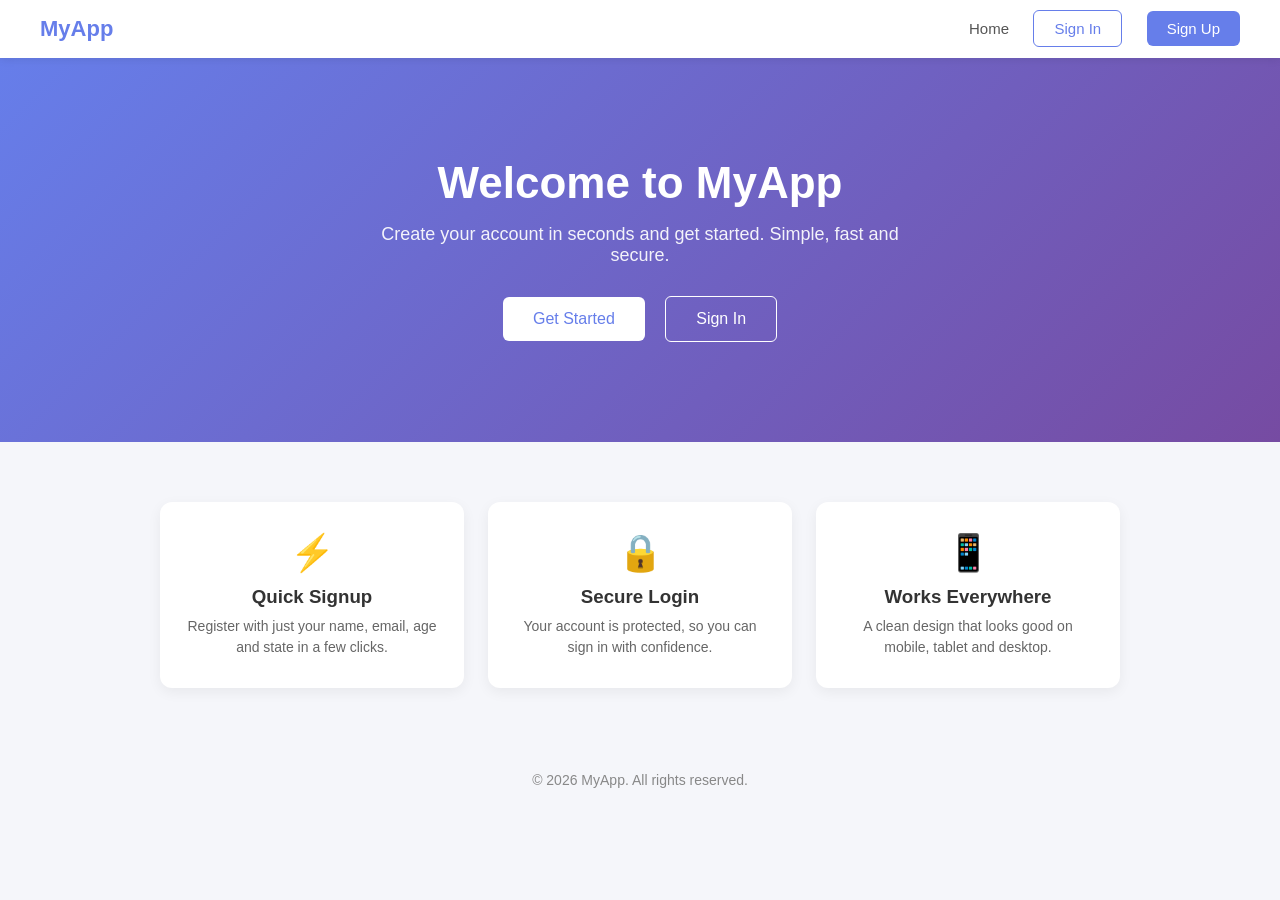
==== src/main/resources/templates/home.html @ 730b1cc3 "first commit" ====
<!DOCTYPE html>
<html lang="en" xmlns:th="http://www.thymeleaf.org">
<head>
    <meta charset="UTF-8">
    <meta name="viewport" content="width=device-width, initial-scale=1.0">
    <title>Home</title>
    <style>
        * { box-sizing: border-box; margin: 0; padding: 0; font-family: Arial, sans-serif; }
        body { color: #333; background: #f5f6fa; }

        nav {
            display: flex;
            justify-content: space-between;
            align-items: center;
            padding: 16px 40px;
            background: #fff;
            box-shadow: 0 2px 8px rgba(0,0,0,0.08);
            position: sticky;
            top: 0;
        }
        .logo { font-size: 22px; font-weight: bold; color: #667eea; text-decoration: none; }
        .nav-links a {
            margin-left: 20px;
            text-decoration: none;
            color: #555;
            font-size: 15px;
        }
        .nav-links a:hover { color: #667eea; }
        .btn {
            padding: 9px 20px;
            border-radius: 6px;
            background: #667eea;
            color: #fff !important;
        }
        .btn:hover { background: #5a6fd6; }
        .btn-outline {
            background: transparent;
            border: 1px solid #667eea;
            color: #667eea !important;
        }
        .btn-outline:hover { background: #667eea; color: #fff !important; }

        .hero {
            text-align: center;
            padding: 100px 20px;
            color: #fff;
            background: linear-gradient(135deg, #667eea, #764ba2);
        }
        .hero h1 { font-size: 44px; margin-bottom: 16px; }
        .hero p { font-size: 18px; max-width: 560px; margin: 0 auto 30px; opacity: 0.92; }
        .hero a {
            display: inline-block;
            margin: 0 8px;
            padding: 13px 30px;
            border-radius: 6px;
            text-decoration: none;
            font-size: 16px;
        }
        .hero .primary { background: #fff; color: #667eea; }
        .hero .secondary { border: 1px solid #fff; color: #fff; }

        .features {
            max-width: 1000px;
            margin: 60px auto;
            padding: 0 20px;
            display: grid;
            grid-template-columns: repeat(auto-fit, minmax(250px, 1fr));
            gap: 24px;
        }
        .feature {
            background: #fff;
            padding: 30px 24px;
            border-radius: 12px;
            text-align: center;
            box-shadow: 0 4px 14px rgba(0,0,0,0.06);
        }
        .feature .icon { font-size: 36px; margin-bottom: 12px; }
        .feature h3 { margin-bottom: 8px; }
        .feature p { color: #666; font-size: 14px; line-height: 1.5; }

        footer {
            text-align: center;
            padding: 24px;
            color: #888;
            font-size: 14px;
        }

        @media (max-width: 600px) {
            nav { padding: 14px 20px; }
            .hero h1 { font-size: 32px; }
        }
    </style>
</head>
<body>
<nav>
    <a class="logo" th:href="@{/home}">MyApp</a>
    <div class="nav-links">
        <a th:href="@{/home}">Home</a>
        <a th:href="@{/signin}" class="btn btn-outline">Sign In</a>
        <a th:href="@{/signup}" class="btn">Sign Up</a>
    </div>
</nav>

<section class="hero">
    <h1>Welcome to MyApp</h1>
    <p>Create your account in seconds and get started. Simple, fast and secure.</p>
    <a class="primary" th:href="@{/signup}">Get Started</a>
    <a class="secondary" th:href="@{/signin}">Sign In</a>
</section>

<section class="features">
    <div class="feature">
        <div class="icon">&#9889;</div>
        <h3>Quick Signup</h3>
        <p>Register with just your name, email, age and state in a few clicks.</p>
    </div>
    <div class="feature">
        <div class="icon">&#128274;</div>
        <h3>Secure Login</h3>
        <p>Your account is protected, so you can sign in with confidence.</p>
    </div>
    <div class="feature">
        <div class="icon">&#128241;</div>
        <h3>Works Everywhere</h3>
        <p>A clean design that looks good on mobile, tablet and desktop.</p>
    </div>
</section>

<footer>
    &copy; 2026 MyApp. All rights reserved.
</footer>
</body>
</html>
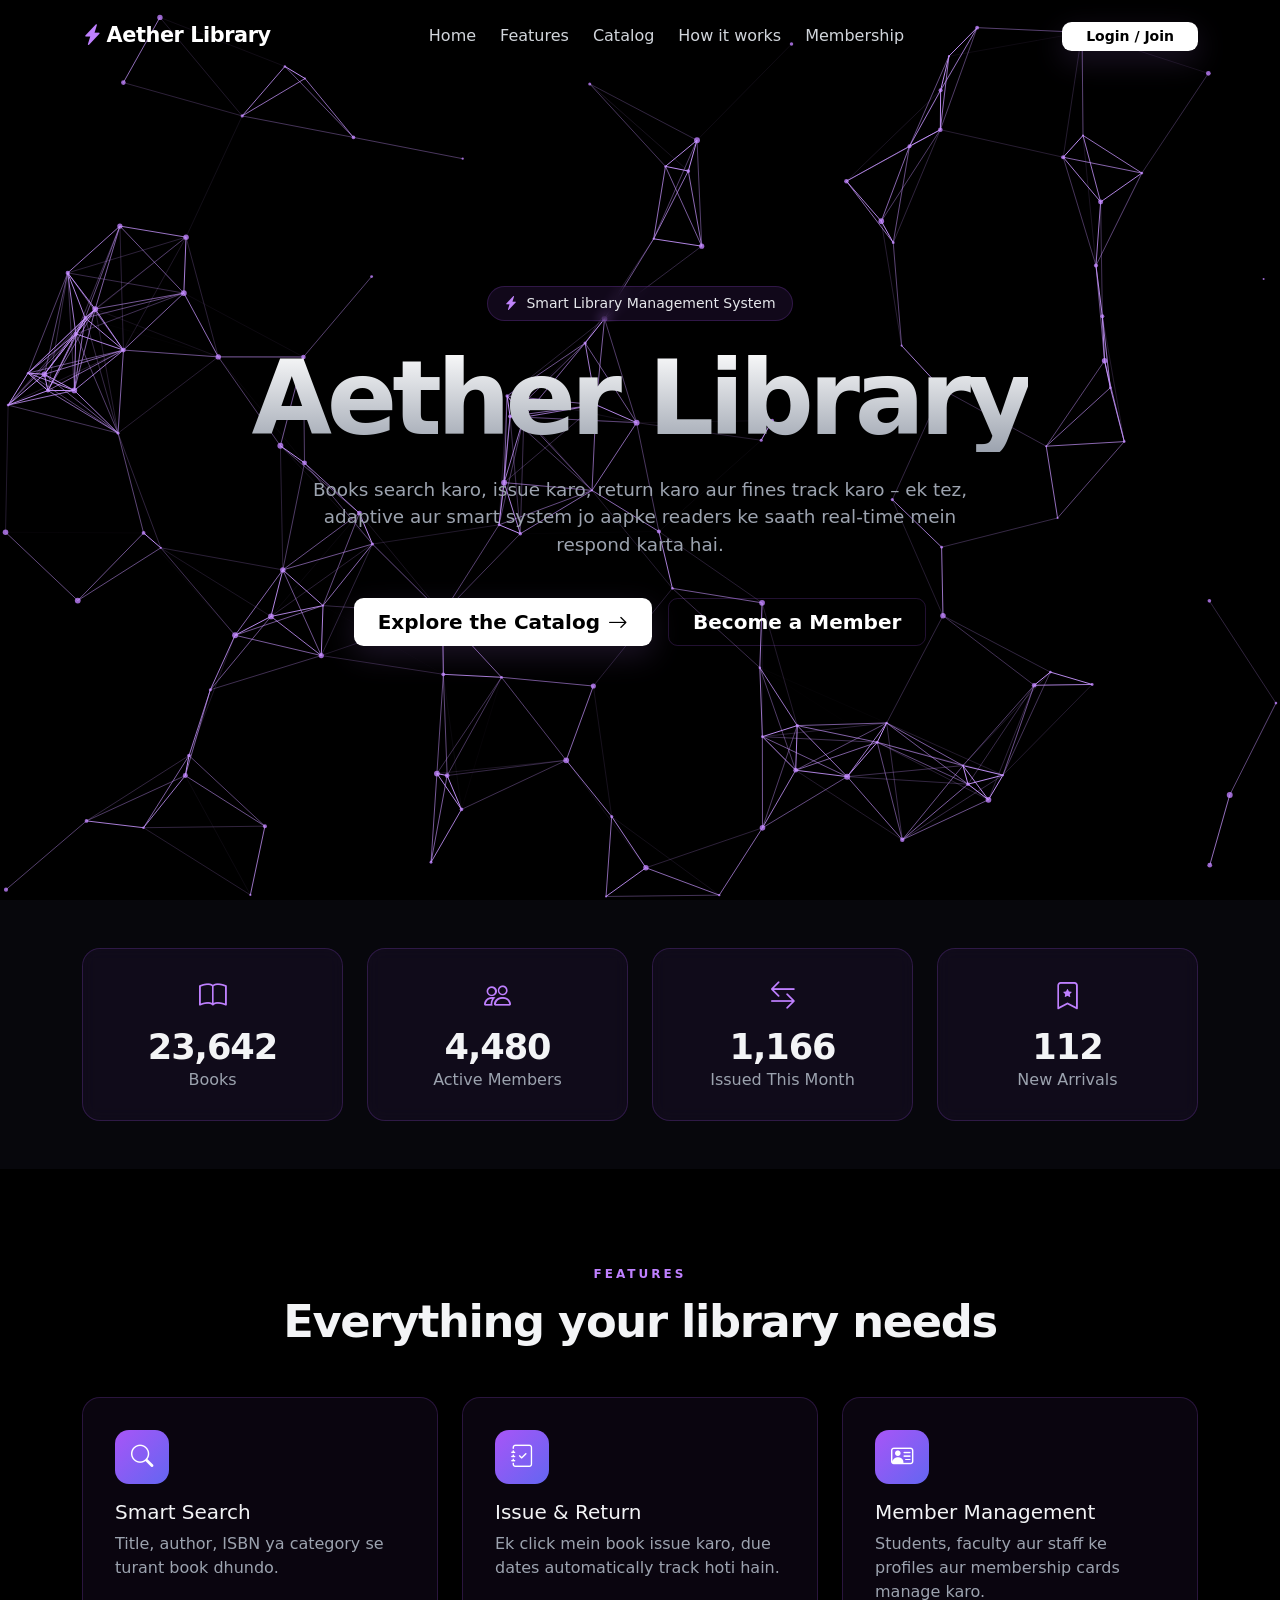
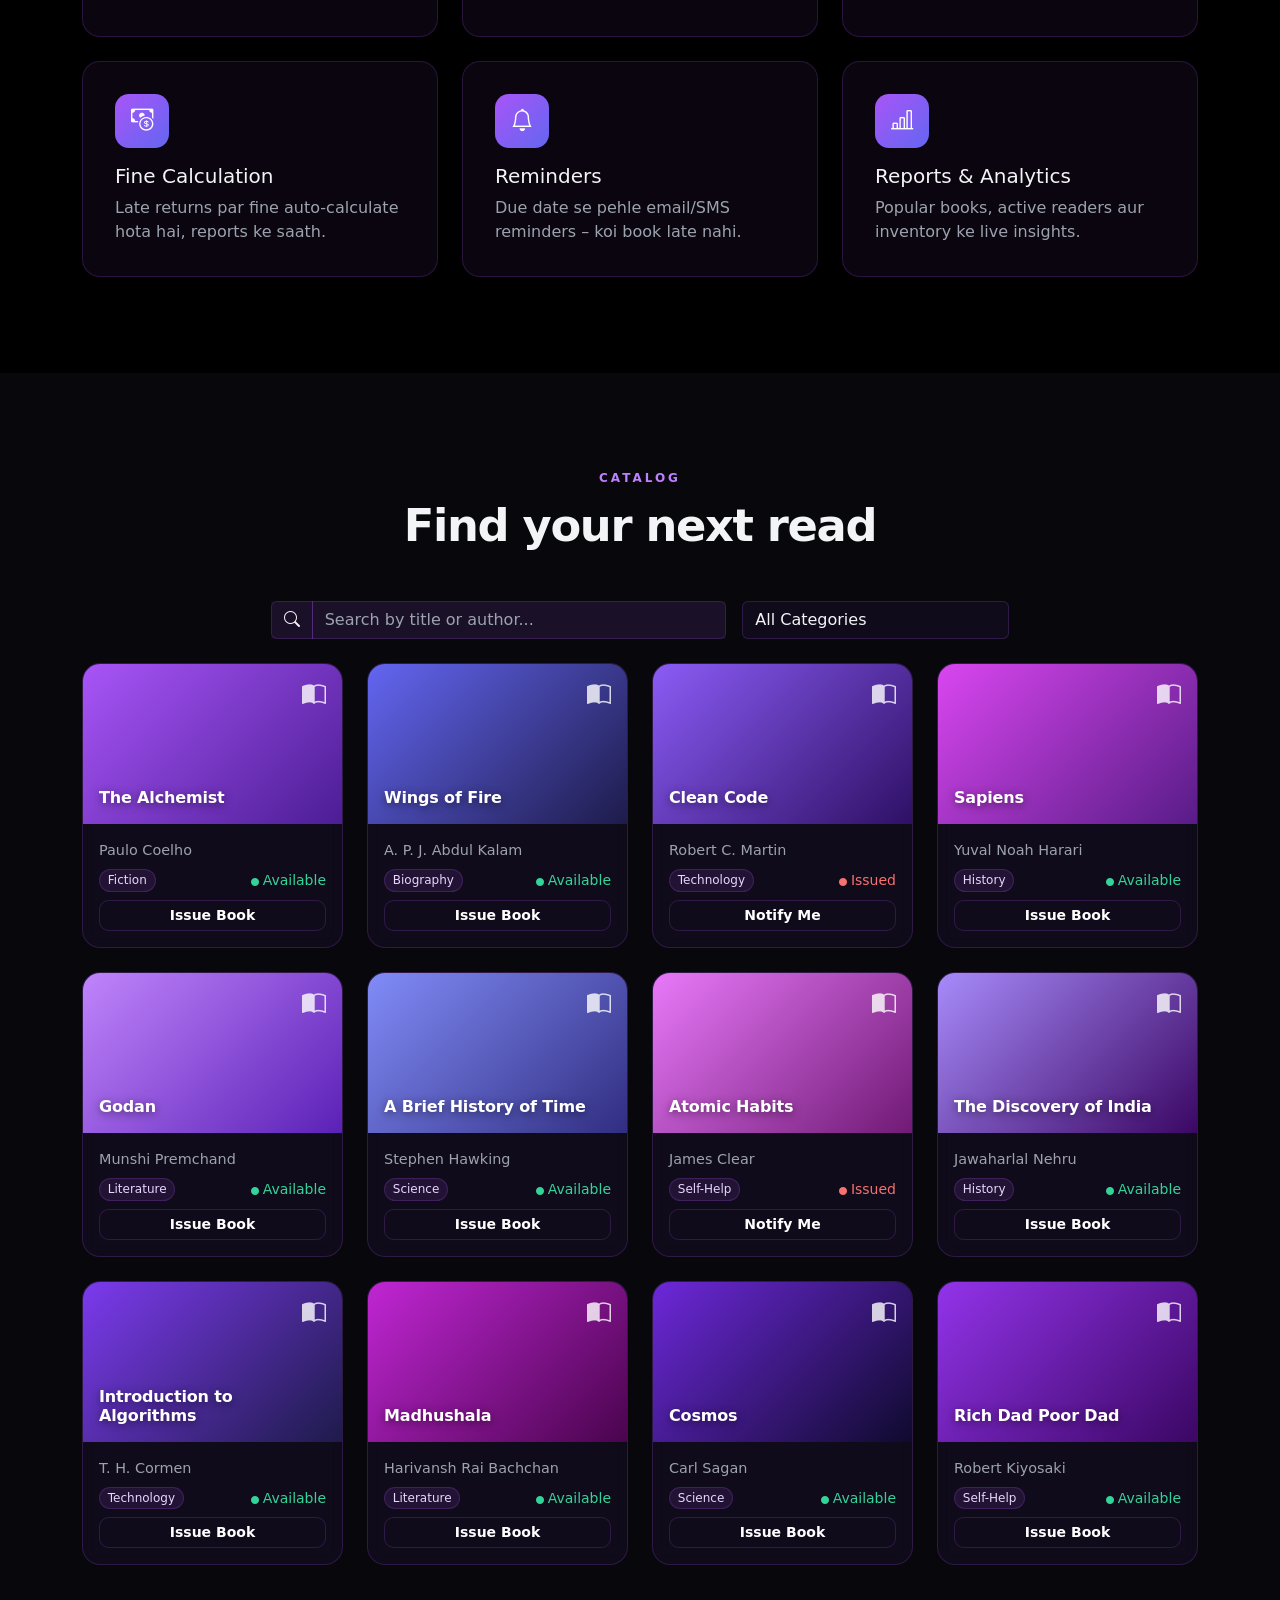
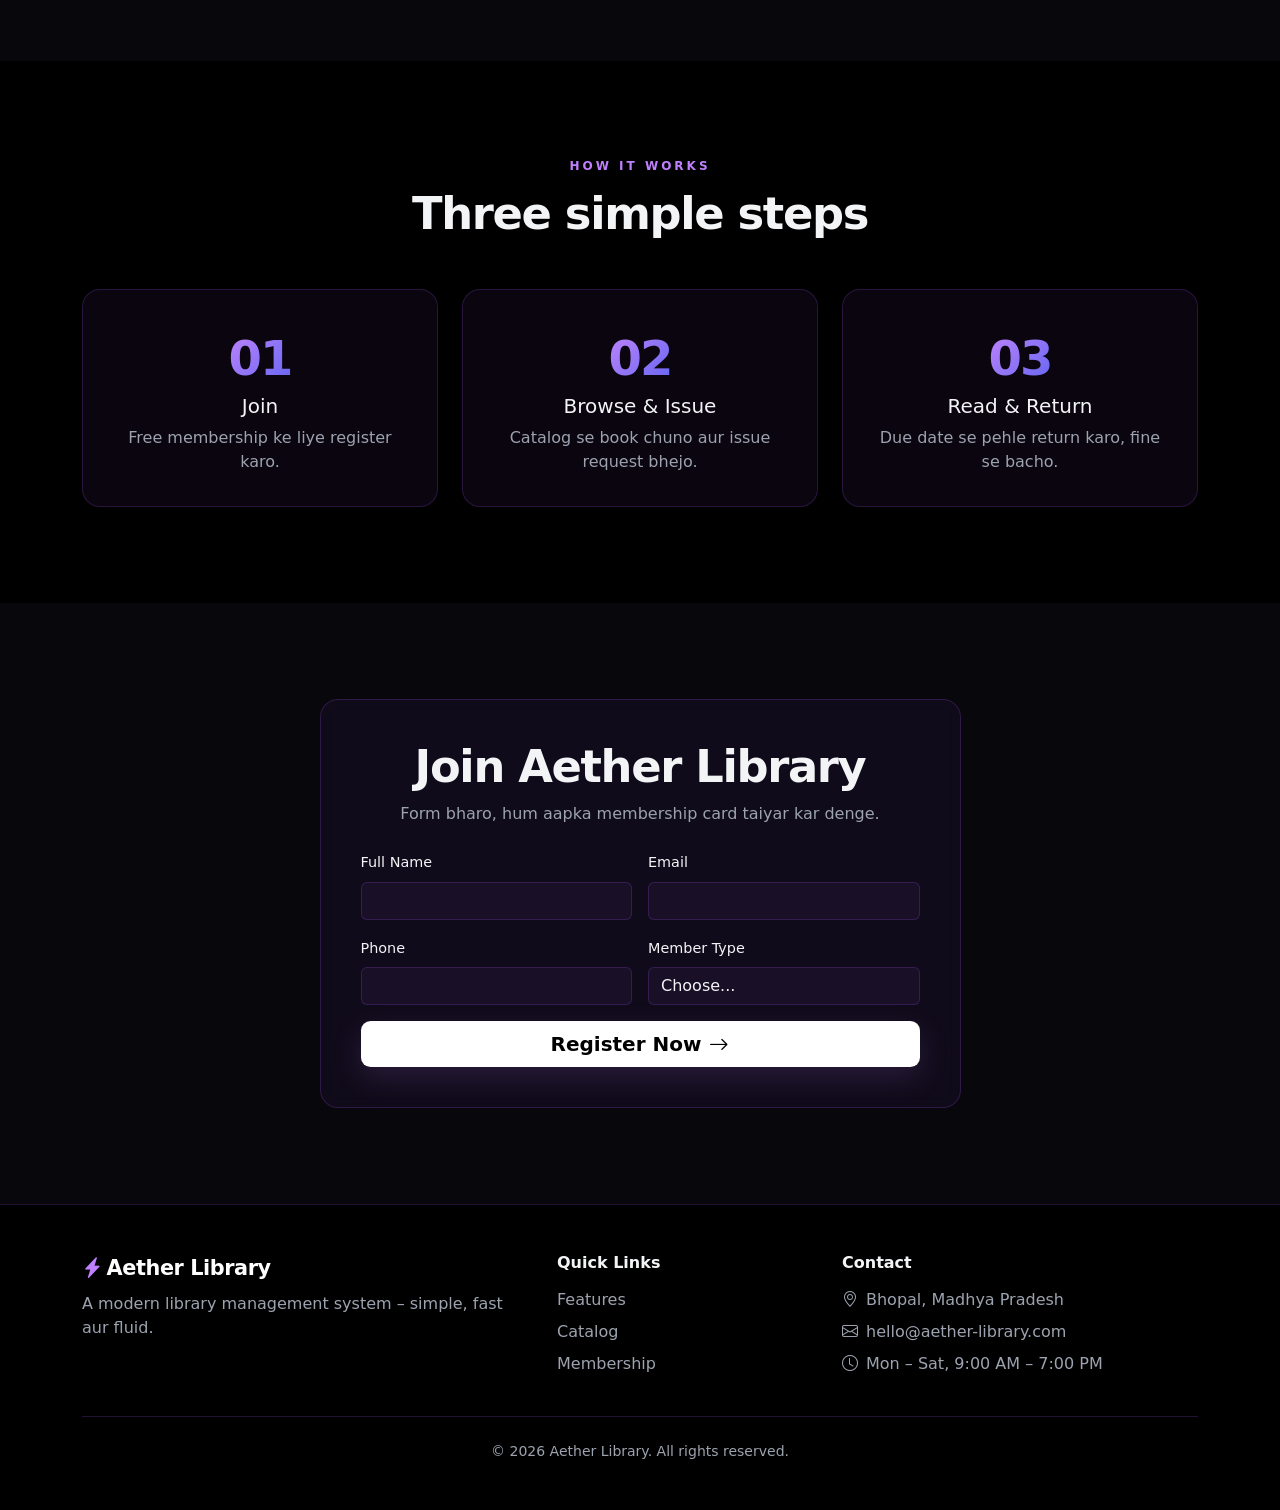
==== commit aaf93b9f: "this is all changes ." ====
--- a/src/main/resources/templates/home.html
+++ b/src/main/resources/templates/home.html
@@ -1,133 +1,510 @@
 <!DOCTYPE html>
-<html lang="en" xmlns:th="http://www.thymeleaf.org">
+<html lang="en" data-bs-theme="dark">
 <head>
-    <meta charset="UTF-8">
-    <meta name="viewport" content="width=device-width, initial-scale=1.0">
-    <title>Home</title>
+    <meta charset="UTF-8" />
+    <meta name="viewport" content="width=device-width, initial-scale=1" />
+    <title>Aether Library | Library Management System</title>
+    <meta name="description" content="Aether Library - search, issue and manage books with a fluid, modern library management system." />
+
+    <link href="https://cdn.jsdelivr.net/npm/bootstrap@5.3.3/dist/css/bootstrap.min.css" rel="stylesheet" />
+    <link href="https://cdn.jsdelivr.net/npm/bootstrap-icons@1.11.3/font/bootstrap-icons.min.css" rel="stylesheet" />
+
     <style>
-        * { box-sizing: border-box; margin: 0; padding: 0; font-family: Arial, sans-serif; }
-        body { color: #333; background: #f5f6fa; }
-
-        nav {
-            display: flex;
-            justify-content: space-between;
-            align-items: center;
-            padding: 16px 40px;
-            background: #fff;
-            box-shadow: 0 2px 8px rgba(0,0,0,0.08);
-            position: sticky;
-            top: 0;
-        }
-        .logo { font-size: 22px; font-weight: bold; color: #667eea; text-decoration: none; }
-        .nav-links a {
-            margin-left: 20px;
-            text-decoration: none;
-            color: #555;
-            font-size: 15px;
-        }
-        .nav-links a:hover { color: #667eea; }
-        .btn {
-            padding: 9px 20px;
-            border-radius: 6px;
-            background: #667eea;
-            color: #fff !important;
-        }
-        .btn:hover { background: #5a6fd6; }
-        .btn-outline {
-            background: transparent;
-            border: 1px solid #667eea;
-            color: #667eea !important;
-        }
-        .btn-outline:hover { background: #667eea; color: #fff !important; }
-
-        .hero {
-            text-align: center;
-            padding: 100px 20px;
-            color: #fff;
-            background: linear-gradient(135deg, #667eea, #764ba2);
-        }
-        .hero h1 { font-size: 44px; margin-bottom: 16px; }
-        .hero p { font-size: 18px; max-width: 560px; margin: 0 auto 30px; opacity: 0.92; }
-        .hero a {
-            display: inline-block;
-            margin: 0 8px;
-            padding: 13px 30px;
-            border-radius: 6px;
-            text-decoration: none;
-            font-size: 16px;
-        }
-        .hero .primary { background: #fff; color: #667eea; }
-        .hero .secondary { border: 1px solid #fff; color: #fff; }
-
-        .features {
-            max-width: 1000px;
-            margin: 60px auto;
-            padding: 0 20px;
-            display: grid;
-            grid-template-columns: repeat(auto-fit, minmax(250px, 1fr));
-            gap: 24px;
-        }
-        .feature {
-            background: #fff;
-            padding: 30px 24px;
-            border-radius: 12px;
-            text-align: center;
-            box-shadow: 0 4px 14px rgba(0,0,0,0.06);
-        }
-        .feature .icon { font-size: 36px; margin-bottom: 12px; }
-        .feature h3 { margin-bottom: 8px; }
-        .feature p { color: #666; font-size: 14px; line-height: 1.5; }
-
-        footer {
-            text-align: center;
-            padding: 24px;
-            color: #888;
-            font-size: 14px;
-        }
-
-        @media (max-width: 600px) {
-            nav { padding: 14px 20px; }
-            .hero h1 { font-size: 32px; }
-        }
+        :root {
+            --bg: #000;
+            --bg-alt: #07070c;
+            --card: rgba(168, 85, 247, 0.06);
+            --card-border: rgba(168, 85, 247, 0.2);
+            --text: #f3f4f6;
+            --muted: #9ca3af;
+            --purple: #bf80ff;
+            --purple-deep: #a855f7;
+        }
+        html { scroll-behavior: smooth; }
+        body {
+            background: var(--bg); color: var(--text);
+            font-family: system-ui, -apple-system, "Segoe UI", Roboto, "Helvetica Neue", Arial, sans-serif;
+        }
+        .text-secondary { color: var(--muted) !important; }
+        .py-6 { padding-top: 6rem; padding-bottom: 6rem; }
+        .section-alt { background: var(--bg-alt); }
+
+        /* Navbar */
+        .site-nav { padding: 1rem 0; transition: all .3s; }
+        .site-nav.scrolled { background: rgba(0,0,0,.75); backdrop-filter: blur(14px); border-bottom: 1px solid var(--card-border); padding: .55rem 0; }
+        .site-nav .nav-link { color: #d1d5db; font-weight: 500; }
+        .site-nav .nav-link:hover { color: var(--purple); }
+        .brand { font-weight: 700; letter-spacing: -.02em; font-size: 1.3rem; color: #fff; text-decoration: none; }
+        .brand i { color: var(--purple); }
+        .navbar-toggler { color: #fff; border: 0; }
+        @media (max-width: 991px) {
+            .site-nav .navbar-collapse { background: rgba(10,10,16,.95); border: 1px solid var(--card-border); border-radius: 14px; padding: 1rem; margin-top: .75rem; }
+        }
+
+        /* Buttons */
+        .btn-white { background: #fff; color: #000; font-weight: 600; border: 0; border-radius: .6rem; box-shadow: 0 10px 30px rgba(191,128,255,.15); transition: background .3s, transform .3s; }
+        .btn-white:hover { background: #e5e7eb; color: #000; transform: translateY(-2px); }
+        .btn-ghost { background: transparent; color: #fff; font-weight: 600; border: 1px solid var(--card-border); border-radius: .6rem; transition: all .3s; }
+        .btn-ghost:hover { background: var(--card); border-color: var(--purple); color: #fff; }
+
+        /* Hero */
+        .hero { position: relative; min-height: 100vh; display: flex; align-items: center; justify-content: center; overflow: hidden; background: #000; }
+        .hero canvas { position: absolute; inset: 0; width: 100%; height: 100%; display: block; }
+        .hero-content { position: relative; z-index: 2; text-align: center; padding: 6rem 1.5rem 4rem; pointer-events: none; }
+        .hero-content a, .hero-content button { pointer-events: auto; }
+        .badge-pill {
+            display: inline-flex; align-items: center; gap: .5rem; padding: .4rem 1rem; border-radius: 999px;
+            background: rgba(168,85,247,.1); border: 1px solid rgba(168,85,247,.2); backdrop-filter: blur(6px);
+            color: #e5e7eb; font-size: .875rem; font-weight: 500; margin-bottom: 1.5rem;
+        }
+        .badge-pill i { color: #c084fc; }
+        .hero-title {
+            font-size: clamp(3rem, 9vw, 6.5rem); font-weight: 700; letter-spacing: -.05em; line-height: 1.02; margin-bottom: 1.5rem;
+            background: linear-gradient(to bottom, #fff, #9ca3af); -webkit-background-clip: text; background-clip: text; color: transparent;
+        }
+        .hero-sub { max-width: 680px; margin: 0 auto 2.5rem; font-size: 1.15rem; color: var(--muted); }
+        .fade-up { opacity: 0; transform: translateY(20px); animation: fadeUp .8s ease-in-out forwards; }
+        .d0 { animation-delay: .5s; } .d1 { animation-delay: .7s; } .d2 { animation-delay: .9s; } .d3 { animation-delay: 1.1s; }
+        @keyframes fadeUp { to { opacity: 1; transform: none; } }
+
+        /* Cards */
+        .section-title { font-size: clamp(1.9rem, 4vw, 2.8rem); font-weight: 700; letter-spacing: -.03em; }
+        .eyebrow { text-transform: uppercase; letter-spacing: .25em; font-size: .75rem; color: var(--purple); font-weight: 600; margin-bottom: .75rem; }
+        .stat-card, .feature-card, .step, .join-card, .book-card {
+            background: var(--card); border: 1px solid var(--card-border); border-radius: 18px;
+            backdrop-filter: blur(8px); transition: transform .3s, border-color .3s, box-shadow .3s;
+        }
+        .feature-card:hover, .step:hover, .book-card:hover { transform: translateY(-6px); border-color: var(--purple); box-shadow: 0 14px 40px rgba(168,85,247,.15); }
+        .stat-card { padding: 1.75rem 1rem; text-align: center; }
+        .stat-card i { font-size: 1.7rem; color: var(--purple); }
+        .stat-card h3 { font-weight: 700; letter-spacing: -.03em; margin: .5rem 0 0; font-size: 2.2rem; }
+        .stat-card p { margin: 0; color: var(--muted); }
+        .feature-card { padding: 2rem; height: 100%; }
+        .icon-wrap { width: 54px; height: 54px; border-radius: 14px; display: grid; place-items: center; font-size: 1.4rem; color: #fff; margin-bottom: 1rem; background: linear-gradient(135deg, #a855f7, #6366f1); }
+        .feature-card p, .step p { color: var(--muted); margin: 0; }
+        .step { padding: 2rem; height: 100%; text-align: center; }
+        .step-no { font-size: 3rem; font-weight: 700; letter-spacing: -.04em; background: linear-gradient(135deg, #c084fc, #6366f1); -webkit-background-clip: text; background-clip: text; color: transparent; }
+
+        /* Catalog */
+        .input-aether, .input-aether .form-control, .input-aether .input-group-text {
+            background: var(--card) !important; border-color: var(--card-border) !important; color: var(--text) !important;
+        }
+        .input-aether:focus, .input-aether .form-control:focus { box-shadow: 0 0 0 .2rem rgba(168,85,247,.3); border-color: var(--purple) !important; }
+        .form-control::placeholder { color: var(--muted); }
+        .form-select.input-aether option { background: #111; color: #fff; }
+        .book-card { overflow: hidden; height: 100%; display: flex; flex-direction: column; }
+        .book-cover { height: 160px; padding: 1rem; display: flex; flex-direction: column; justify-content: flex-end; position: relative; color: #fff; }
+        .book-cover i { position: absolute; top: 14px; right: 16px; font-size: 1.5rem; opacity: .8; }
+        .book-cover h6 { margin: 0; font-weight: 700; letter-spacing: -.01em; text-shadow: 0 2px 8px rgba(0,0,0,.5); }
+        .book-body { padding: 1rem; display: flex; flex-direction: column; gap: .5rem; flex: 1; }
+        .book-body .author { color: var(--muted); font-size: .9rem; margin: 0; }
+        .tag { background: rgba(168,85,247,.12); border: 1px solid var(--card-border); color: #e9d5ff; font-weight: 500; }
+        .ok { color: #34d399; } .no { color: #f87171; }
+
+        /* Form + footer */
+        .join-card { padding: 2.5rem; }
+        .form-label { font-weight: 500; font-size: .9rem; }
+        .footer { border-top: 1px solid var(--card-border); background: #000; }
+        .footer h6 { font-weight: 600; margin-bottom: 1rem; }
+        .footer-links li { color: var(--muted); margin-bottom: .5rem; }
+        .footer-links a { color: var(--muted); text-decoration: none; }
+        .footer-links a:hover { color: var(--purple); }
+        hr { border-color: var(--card-border); opacity: 1; }
+        .toast-aether { background: rgba(17,12,28,.95); color: #fff; border: 1px solid var(--card-border) !important; backdrop-filter: blur(10px); }
+
+        .reveal { opacity: 0; transform: translateY(28px); transition: opacity .8s ease, transform .8s ease; }
+        .reveal.show { opacity: 1; transform: none; }
+        @media (prefers-reduced-motion: reduce) { .fade-up { animation: none; opacity: 1; transform: none; } .reveal { opacity: 1; transform: none; transition: none; } }
     </style>
 </head>
 <body>
-<nav>
-    <a class="logo" th:href="@{/home}">MyApp</a>
-    <div class="nav-links">
-        <a th:href="@{/home}">Home</a>
-        <a th:href="@{/signin}" class="btn btn-outline">Sign In</a>
-        <a th:href="@{/signup}" class="btn">Sign Up</a>
+
+<!-- NAVBAR -->
+<nav class="navbar navbar-expand-lg fixed-top site-nav" id="mainNav">
+    <div class="container">
+        <a class="brand" href="#home"><i class="bi bi-lightning-charge-fill me-1"></i>Aether Library</a>
+        <button class="navbar-toggler" type="button" data-bs-toggle="collapse" data-bs-target="#navMenu" aria-label="Toggle navigation"><i class="bi bi-list fs-2"></i></button>
+        <div class="collapse navbar-collapse" id="navMenu">
+            <ul class="navbar-nav mx-auto mb-2 mb-lg-0 gap-lg-2">
+                <li class="nav-item"><a class="nav-link" href="#home">Home</a></li>
+                <li class="nav-item"><a class="nav-link" href="#features">Features</a></li>
+                <li class="nav-item"><a class="nav-link" href="#catalog">Catalog</a></li>
+                <li class="nav-item"><a class="nav-link" href="#how">How it works</a></li>
+                <li class="nav-item"><a class="nav-link" href="#membership">Membership</a></li>
+            </ul>
+            <a href="#membership" class="btn btn-white btn-sm px-4">Login / Join</a>
+        </div>
     </div>
 </nav>
 
-<section class="hero">
-    <h1>Welcome to MyApp</h1>
-    <p>Create your account in seconds and get started. Simple, fast and secure.</p>
-    <a class="primary" th:href="@{/signup}">Get Started</a>
-    <a class="secondary" th:href="@{/signin}">Sign In</a>
+<!-- HERO -->
+<header id="home" class="hero">
+    <canvas id="aetherCanvas"></canvas>
+    <div class="hero-content">
+        <div class="badge-pill fade-up d0"><i class="bi bi-lightning-charge-fill"></i><span>Smart Library Management System</span></div>
+        <h1 class="hero-title fade-up d1">Aether Library</h1>
+        <p class="hero-sub fade-up d2">
+            Books search karo, issue karo, return karo aur fines track karo – ek tez, adaptive aur smart system jo aapke readers ke saath real-time mein respond karta hai.
+        </p>
+        <div class="d-flex flex-wrap justify-content-center gap-3 fade-up d3">
+            <a href="#catalog" class="btn btn-white btn-lg px-4 d-inline-flex align-items-center gap-2">Explore the Catalog <i class="bi bi-arrow-right"></i></a>
+            <a href="#membership" class="btn btn-ghost btn-lg px-4">Become a Member</a>
+        </div>
+    </div>
+</header>
+
+<!-- STATS -->
+<section id="stats" class="py-5 section-alt">
+    <div class="container">
+        <div class="row g-4">
+            <div class="col-6 col-lg-3"><div class="stat-card"><i class="bi bi-book"></i><h3 class="counter" data-target="25000">0</h3><p>Books</p></div></div>
+            <div class="col-6 col-lg-3"><div class="stat-card"><i class="bi bi-people"></i><h3 class="counter" data-target="4800">0</h3><p>Active Members</p></div></div>
+            <div class="col-6 col-lg-3"><div class="stat-card"><i class="bi bi-arrow-left-right"></i><h3 class="counter" data-target="1250">0</h3><p>Issued This Month</p></div></div>
+            <div class="col-6 col-lg-3"><div class="stat-card"><i class="bi bi-bookmark-star"></i><h3 class="counter" data-target="120">0</h3><p>New Arrivals</p></div></div>
+        </div>
+    </div>
 </section>
 
-<section class="features">
-    <div class="feature">
-        <div class="icon">&#9889;</div>
-        <h3>Quick Signup</h3>
-        <p>Register with just your name, email, age and state in a few clicks.</p>
-    </div>
-    <div class="feature">
-        <div class="icon">&#128274;</div>
-        <h3>Secure Login</h3>
-        <p>Your account is protected, so you can sign in with confidence.</p>
-    </div>
-    <div class="feature">
-        <div class="icon">&#128241;</div>
-        <h3>Works Everywhere</h3>
-        <p>A clean design that looks good on mobile, tablet and desktop.</p>
+<!-- FEATURES -->
+<section id="features" class="py-6">
+    <div class="container">
+        <div class="text-center mb-5">
+            <p class="eyebrow">Features</p>
+            <h2 class="section-title">Everything your library needs</h2>
+        </div>
+        <div class="row g-4">
+            <div class="col-md-6 col-lg-4"><div class="feature-card"><div class="icon-wrap"><i class="bi bi-search"></i></div><h5>Smart Search</h5><p>Title, author, ISBN ya category se turant book dhundo.</p></div></div>
+            <div class="col-md-6 col-lg-4"><div class="feature-card"><div class="icon-wrap"><i class="bi bi-journal-check"></i></div><h5>Issue &amp; Return</h5><p>Ek click mein book issue karo, due dates automatically track hoti hain.</p></div></div>
+            <div class="col-md-6 col-lg-4"><div class="feature-card"><div class="icon-wrap"><i class="bi bi-person-vcard"></i></div><h5>Member Management</h5><p>Students, faculty aur staff ke profiles aur membership cards manage karo.</p></div></div>
+            <div class="col-md-6 col-lg-4"><div class="feature-card"><div class="icon-wrap"><i class="bi bi-cash-coin"></i></div><h5>Fine Calculation</h5><p>Late returns par fine auto-calculate hota hai, reports ke saath.</p></div></div>
+            <div class="col-md-6 col-lg-4"><div class="feature-card"><div class="icon-wrap"><i class="bi bi-bell"></i></div><h5>Reminders</h5><p>Due date se pehle email/SMS reminders – koi book late nahi.</p></div></div>
+            <div class="col-md-6 col-lg-4"><div class="feature-card"><div class="icon-wrap"><i class="bi bi-bar-chart-line"></i></div><h5>Reports &amp; Analytics</h5><p>Popular books, active readers aur inventory ke live insights.</p></div></div>
+        </div>
     </div>
 </section>
 
-<footer>
-    &copy; 2026 MyApp. All rights reserved.
+<!-- CATALOG -->
+<section id="catalog" class="py-6 section-alt">
+    <div class="container">
+        <div class="text-center mb-5">
+            <p class="eyebrow">Catalog</p>
+            <h2 class="section-title">Find your next read</h2>
+        </div>
+        <div class="row g-3 justify-content-center mb-4">
+            <div class="col-md-6 col-lg-5">
+                <div class="input-group input-aether">
+                    <span class="input-group-text"><i class="bi bi-search"></i></span>
+                    <input type="search" id="searchInput" class="form-control" placeholder="Search by title or author..." />
+                </div>
+            </div>
+            <div class="col-md-4 col-lg-3">
+                <select id="categoryFilter" class="form-select input-aether"><option value="all">All Categories</option></select>
+            </div>
+        </div>
+        <div class="row g-4" id="bookGrid"></div>
+        <p id="noResults" class="text-center text-secondary mt-4 d-none">Koi book nahi mili. Dusra keyword try karo.</p>
+    </div>
+</section>
+
+<!-- HOW IT WORKS -->
+<section id="how" class="py-6">
+    <div class="container">
+        <div class="text-center mb-5">
+            <p class="eyebrow">How it works</p>
+            <h2 class="section-title">Three simple steps</h2>
+        </div>
+        <div class="row g-4">
+            <div class="col-md-4"><div class="step"><span class="step-no">01</span><h5>Join</h5><p>Free membership ke liye register karo.</p></div></div>
+            <div class="col-md-4"><div class="step"><span class="step-no">02</span><h5>Browse &amp; Issue</h5><p>Catalog se book chuno aur issue request bhejo.</p></div></div>
+            <div class="col-md-4"><div class="step"><span class="step-no">03</span><h5>Read &amp; Return</h5><p>Due date se pehle return karo, fine se bacho.</p></div></div>
+        </div>
+    </div>
+</section>
+
+<!-- MEMBERSHIP -->
+<section id="membership" class="py-6 section-alt">
+    <div class="container">
+        <div class="row justify-content-center">
+            <div class="col-lg-7">
+                <div class="join-card">
+                    <h2 class="section-title text-center mb-2">Join Aether Library</h2>
+                    <p class="text-center text-secondary mb-4">Form bharo, hum aapka membership card taiyar kar denge.</p>
+                    <form id="joinForm" class="row g-3" novalidate>
+                        <div class="col-md-6">
+                            <label class="form-label" for="fName">Full Name</label>
+                            <input type="text" class="form-control input-aether" id="fName" required minlength="3" />
+                            <div class="invalid-feedback">Kripya apna naam likhein.</div>
+                        </div>
+                        <div class="col-md-6">
+                            <label class="form-label" for="fEmail">Email</label>
+                            <input type="email" class="form-control input-aether" id="fEmail" required />
+                            <div class="invalid-feedback">Sahi email daalein.</div>
+                        </div>
+                        <div class="col-md-6">
+                            <label class="form-label" for="fPhone">Phone</label>
+                            <input type="tel" class="form-control input-aether" id="fPhone" required pattern="[0-9]{10}" />
+                            <div class="invalid-feedback">10 digit ka mobile number daalein.</div>
+                        </div>
+                        <div class="col-md-6">
+                            <label class="form-label" for="fType">Member Type</label>
+                            <select class="form-select input-aether" id="fType" required>
+                                <option value="">Choose...</option><option>Student</option><option>Faculty</option><option>Staff</option><option>General</option>
+                            </select>
+                            <div class="invalid-feedback">Member type chuno.</div>
+                        </div>
+                        <div class="col-12 d-grid mt-3">
+                            <button class="btn btn-white btn-lg d-inline-flex align-items-center justify-content-center gap-2" type="submit">Register Now <i class="bi bi-arrow-right"></i></button>
+                        </div>
+                    </form>
+                </div>
+            </div>
+        </div>
+    </div>
+</section>
+
+<!-- FOOTER -->
+<footer class="py-5 footer">
+    <div class="container">
+        <div class="row gy-4">
+            <div class="col-lg-5">
+                <a class="brand d-inline-block mb-2" href="#home"><i class="bi bi-lightning-charge-fill me-1"></i>Aether Library</a>
+                <p class="text-secondary mb-0">A modern library management system – simple, fast aur fluid.</p>
+            </div>
+            <div class="col-6 col-lg-3">
+                <h6>Quick Links</h6>
+                <ul class="list-unstyled footer-links">
+                    <li><a href="#features">Features</a></li><li><a href="#catalog">Catalog</a></li><li><a href="#membership">Membership</a></li>
+                </ul>
+            </div>
+            <div class="col-6 col-lg-4">
+                <h6>Contact</h6>
+                <ul class="list-unstyled footer-links">
+                    <li><i class="bi bi-geo-alt me-2"></i>Bhopal, Madhya Pradesh</li>
+                    <li><i class="bi bi-envelope me-2"></i>hello@aether-library.com</li>
+                    <li><i class="bi bi-clock me-2"></i>Mon – Sat, 9:00 AM – 7:00 PM</li>
+                </ul>
+            </div>
+        </div>
+        <hr class="my-4" />
+        <p class="text-center text-secondary small mb-0">© <span id="year"></span> Aether Library. All rights reserved.</p>
+    </div>
 </footer>
+
+<!-- TOAST -->
+<div class="toast-container position-fixed bottom-0 end-0 p-3">
+    <div id="appToast" class="toast align-items-center border-0 toast-aether" role="status" aria-live="polite" aria-atomic="true">
+        <div class="d-flex">
+            <div class="toast-body" id="toastMsg"></div>
+            <button type="button" class="btn-close btn-close-white me-2 m-auto" data-bs-dismiss="toast" aria-label="Close"></button>
+        </div>
+    </div>
+</div>
+
+<script src="https://cdn.jsdelivr.net/npm/bootstrap@5.3.3/dist/js/bootstrap.bundle.min.js"></script>
+<script>
+    /* ---------- Data ---------- */
+    const BOOKS = [
+        { title: "The Alchemist", author: "Paulo Coelho", category: "Fiction", available: true, g: ["#a855f7", "#4c1d95"] },
+        { title: "Wings of Fire", author: "A. P. J. Abdul Kalam", category: "Biography", available: true, g: ["#6366f1", "#1e1b4b"] },
+        { title: "Clean Code", author: "Robert C. Martin", category: "Technology", available: false, g: ["#8b5cf6", "#2e1065"] },
+        { title: "Sapiens", author: "Yuval Noah Harari", category: "History", available: true, g: ["#d946ef", "#581c87"] },
+        { title: "Godan", author: "Munshi Premchand", category: "Literature", available: true, g: ["#c084fc", "#5b21b6"] },
+        { title: "A Brief History of Time", author: "Stephen Hawking", category: "Science", available: true, g: ["#818cf8", "#312e81"] },
+        { title: "Atomic Habits", author: "James Clear", category: "Self-Help", available: false, g: ["#e879f9", "#701a75"] },
+        { title: "The Discovery of India", author: "Jawaharlal Nehru", category: "History", available: true, g: ["#a78bfa", "#3b0764"] },
+        { title: "Introduction to Algorithms", author: "T. H. Cormen", category: "Technology", available: true, g: ["#7c3aed", "#1e1b4b"] },
+        { title: "Madhushala", author: "Harivansh Rai Bachchan", category: "Literature", available: true, g: ["#c026d3", "#4a044e"] },
+        { title: "Cosmos", author: "Carl Sagan", category: "Science", available: true, g: ["#6d28d9", "#0f0a2e"] },
+        { title: "Rich Dad Poor Dad", author: "Robert Kiyosaki", category: "Self-Help", available: true, g: ["#9333ea", "#3b0764"] }
+    ];
+
+    const $ = (s, el = document) => el.querySelector(s);
+    const $$ = (s, el = document) => [...el.querySelectorAll(s)];
+    const esc = s => s.replace(/[&<>"']/g, c => ({ "&": "&amp;", "<": "&lt;", ">": "&gt;", '"': "&quot;", "'": "&#39;" }[c]));
+
+    function showToast(msg) {
+        $("#toastMsg").textContent = msg;
+        bootstrap.Toast.getOrCreateInstance($("#appToast"), { delay: 2800 }).show();
+    }
+
+    $("#year").textContent = new Date().getFullYear();
+
+    /* ---------- Navbar ---------- */
+    const nav = $("#mainNav");
+    const onScroll = () => nav.classList.toggle("scrolled", window.scrollY > 60);
+    window.addEventListener("scroll", onScroll, { passive: true });
+    onScroll();
+    $$("#navMenu .nav-link").forEach(a => a.addEventListener("click", () => {
+        const c = $("#navMenu");
+        if (c.classList.contains("show")) bootstrap.Collapse.getOrCreateInstance(c).hide();
+    }));
+
+    /* ---------- Aether Flow particle network ---------- */
+    (function aetherFlow() {
+        const canvas = $("#aetherCanvas");
+        const hero = $("#home");
+        const ctx = canvas.getContext("2d");
+        const reduce = window.matchMedia("(prefers-reduced-motion: reduce)").matches;
+        const mouse = { x: null, y: null, radius: 200 };
+        const LINK = 140, LINK2 = LINK * LINK;
+        let particles = [], raf = null, running = true, w = 0, h = 0;
+
+        class Particle {
+            constructor() {
+                this.size = Math.random() * 2 + 1;
+                this.x = Math.random() * (w - this.size * 4) + this.size * 2;
+                this.y = Math.random() * (h - this.size * 4) + this.size * 2;
+                this.dx = Math.random() * 0.4 - 0.2;
+                this.dy = Math.random() * 0.4 - 0.2;
+            }
+            update() {
+                if (this.x > w || this.x < 0) this.dx = -this.dx;
+                if (this.y > h || this.y < 0) this.dy = -this.dy;
+                if (mouse.x !== null) {
+                    const dx = mouse.x - this.x, dy = mouse.y - this.y;
+                    const dist = Math.sqrt(dx * dx + dy * dy);
+                    if (dist < mouse.radius + this.size && dist > 0) {
+                        const force = (mouse.radius - dist) / mouse.radius;
+                        this.x -= (dx / dist) * force * 5;
+                        this.y -= (dy / dist) * force * 5;
+                    }
+                }
+                this.x += this.dx; this.y += this.dy;
+                ctx.beginPath();
+                ctx.arc(this.x, this.y, this.size, 0, Math.PI * 2);
+                ctx.fillStyle = "rgba(191, 128, 255, 0.8)";
+                ctx.fill();
+            }
+        }
+
+        function resize() {
+            const dpr = Math.min(window.devicePixelRatio || 1, 2);
+            w = hero.clientWidth; h = hero.clientHeight;
+            canvas.width = w * dpr; canvas.height = h * dpr;
+            ctx.setTransform(dpr, 0, 0, dpr, 0, 0);
+            const count = Math.min(Math.floor((w * h) / 9000), 170);
+            particles = Array.from({ length: count }, () => new Particle());
+        }
+
+        function connect() {
+            ctx.lineWidth = 1;
+            for (let a = 0; a < particles.length; a++) {
+                const pa = particles[a];
+                const nearMouse = mouse.x !== null && Math.hypot(pa.x - mouse.x, pa.y - mouse.y) < mouse.radius;
+                for (let b = a + 1; b < particles.length; b++) {
+                    const pb = particles[b];
+                    const dx = pa.x - pb.x, dy = pa.y - pb.y;
+                    const d2 = dx * dx + dy * dy;
+                    if (d2 < LINK2) {
+                        const o = 1 - d2 / LINK2;
+                        ctx.strokeStyle = nearMouse ? `rgba(255,255,255,${o})` : `rgba(200,150,255,${o})`;
+                        ctx.beginPath(); ctx.moveTo(pa.x, pa.y); ctx.lineTo(pb.x, pb.y); ctx.stroke();
+                    }
+                }
+            }
+        }
+
+        function frame() {
+            if (!running) return;
+            raf = requestAnimationFrame(frame);
+            ctx.fillStyle = "#000";
+            ctx.fillRect(0, 0, w, h);
+            particles.forEach(p => p.update());
+            connect();
+        }
+
+        window.addEventListener("resize", resize);
+        window.addEventListener("mousemove", e => {
+            const r = canvas.getBoundingClientRect();
+            mouse.x = e.clientX - r.left; mouse.y = e.clientY - r.top;
+        });
+        document.addEventListener("mouseleave", () => { mouse.x = mouse.y = null; });
+        canvas.addEventListener("touchmove", e => {
+            const r = canvas.getBoundingClientRect(), t = e.touches[0];
+            mouse.x = t.clientX - r.left; mouse.y = t.clientY - r.top;
+        }, { passive: true });
+        canvas.addEventListener("touchend", () => { mouse.x = mouse.y = null; });
+
+        new IntersectionObserver(([en]) => {
+            running = en.isIntersecting;
+            if (running && !reduce) frame();
+        }).observe(hero);
+
+        resize();
+        if (reduce) { ctx.fillStyle = "#000"; ctx.fillRect(0, 0, w, h); particles.forEach(p => p.update()); connect(); }
+        else frame();
+    })();
+
+    /* ---------- Catalog ---------- */
+    const grid = $("#bookGrid"), searchInput = $("#searchInput"), catSelect = $("#categoryFilter");
+    [...new Set(BOOKS.map(b => b.category))].sort().forEach(c => {
+        const o = document.createElement("option"); o.value = c; o.textContent = c; catSelect.appendChild(o);
+    });
+
+    function renderBooks() {
+        const q = searchInput.value.trim().toLowerCase(), cat = catSelect.value;
+        const list = BOOKS.filter(b => (cat === "all" || b.category === cat) &&
+            (b.title.toLowerCase().includes(q) || b.author.toLowerCase().includes(q)));
+        grid.innerHTML = list.map(b => `
+        <div class="col-sm-6 col-lg-4 col-xl-3">
+          <article class="book-card">
+            <div class="book-cover" style="background:linear-gradient(135deg,${b.g[0]},${b.g[1]})">
+              <i class="bi bi-book-half"></i><h6>${esc(b.title)}</h6>
+            </div>
+            <div class="book-body">
+              <p class="author">${esc(b.author)}</p>
+              <div class="d-flex justify-content-between align-items-center">
+                <span class="badge tag rounded-pill">${esc(b.category)}</span>
+                <small class="${b.available ? "ok" : "no"}"><i class="bi bi-circle-fill me-1" style="font-size:.5rem"></i>${b.available ? "Available" : "Issued"}</small>
+              </div>
+              <button class="btn btn-ghost btn-sm mt-auto" data-title="${esc(b.title)}" data-available="${b.available}">${b.available ? "Issue Book" : "Notify Me"}</button>
+            </div>
+          </article>
+        </div>`).join("");
+        $("#noResults").classList.toggle("d-none", list.length > 0);
+    }
+    grid.addEventListener("click", e => {
+        const btn = e.target.closest("button[data-title]");
+        if (!btn) return;
+        showToast(btn.dataset.available === "true"
+            ? `"${btn.dataset.title}" issue request bhej di gayi hai ✅`
+            : `Jaise hi "${btn.dataset.title}" return hogi, aapko notify kiya jayega 🔔`);
+    });
+    searchInput.addEventListener("input", renderBooks);
+    catSelect.addEventListener("change", renderBooks);
+    renderBooks();
+
+    /* ---------- Counters ---------- */
+    function animateCounter(el) {
+        const target = +el.dataset.target, dur = 1800, start = performance.now();
+        (function step(now) {
+            const p = Math.min((now - start) / dur, 1), eased = 1 - Math.pow(1 - p, 3);
+            el.textContent = Math.floor(eased * target).toLocaleString("en-IN") + (p === 1 ? "+" : "");
+            if (p < 1) requestAnimationFrame(step);
+        })(start);
+    }
+    const counterObs = new IntersectionObserver((entries, obs) => entries.forEach(en => {
+        if (en.isIntersecting) { animateCounter(en.target); obs.unobserve(en.target); }
+    }), { threshold: 0.6 });
+    $$(".counter").forEach(c => counterObs.observe(c));
+
+    /* ---------- Reveal on scroll ---------- */
+    $$(".feature-card, .stat-card, .step, .join-card, .section-title").forEach(el => el.classList.add("reveal"));
+    const revealObs = new IntersectionObserver((entries, obs) => entries.forEach(en => {
+        if (en.isIntersecting) { en.target.classList.add("show"); obs.unobserve(en.target); }
+    }), { threshold: 0.15 });
+    $$(".reveal").forEach(el => revealObs.observe(el));
+
+    /* ---------- Membership form ---------- */
+    const form = $("#joinForm");
+    form.addEventListener("submit", e => {
+        e.preventDefault();
+        form.classList.add("was-validated");
+        if (!form.checkValidity()) return;
+        showToast(`Welcome, ${$("#fName").value.trim()}! Aapki registration submit ho gayi 🎉`);
+        form.reset();
+        form.classList.remove("was-validated");
+    });
+</script>
 </body>
 </html>
